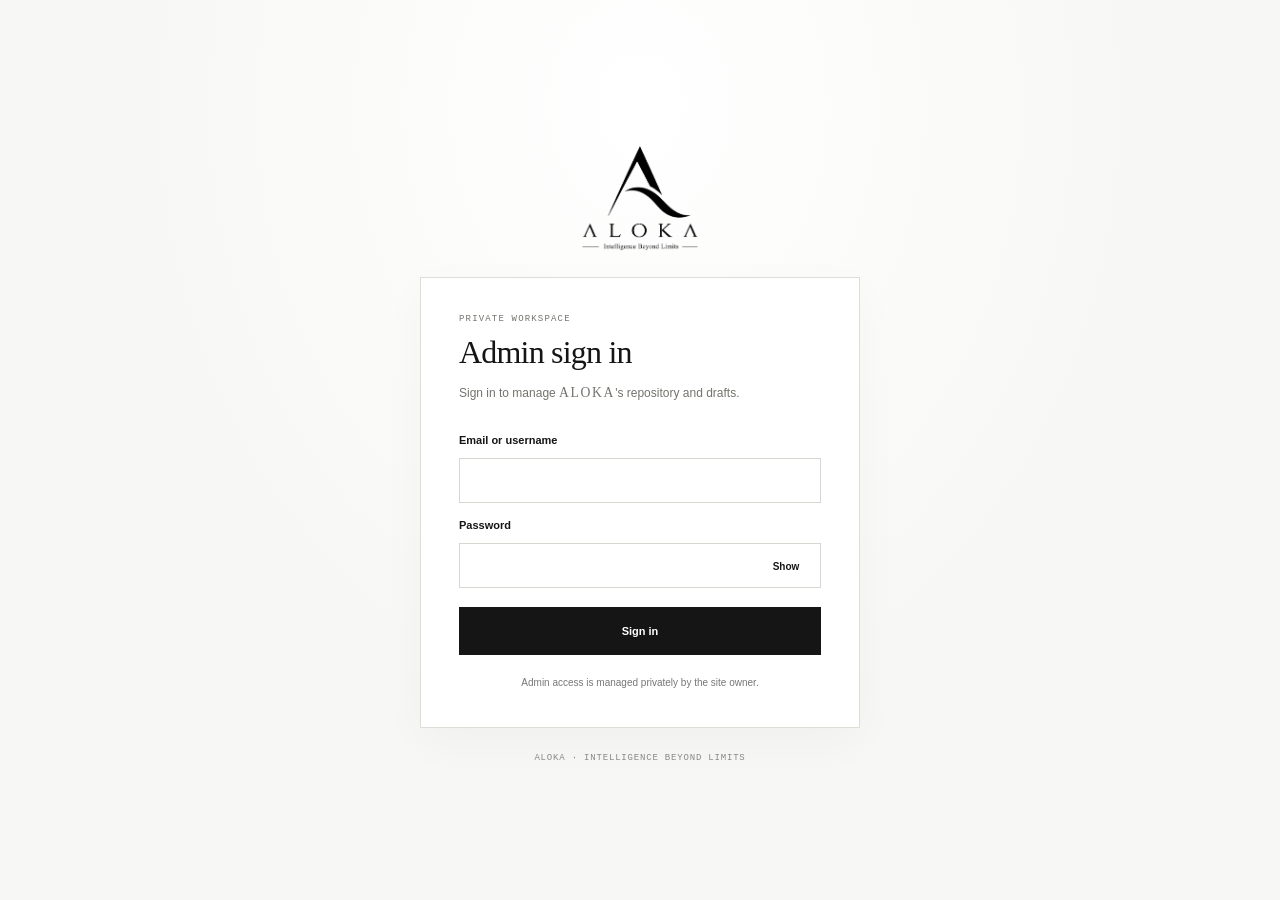
==== admin/dashboard/index.html @ b43857b6 "Upload ALOKA website source code" ====
<!doctype html><html lang="en"><head><meta charset="utf-8"><meta name="viewport" content="width=device-width,initial-scale=1"><meta name="theme-color" content="#f7f7f5"><title>Admin workspace — ALOKA</title><link rel="stylesheet" href="/admin/admin.css?v=1"><script src="/admin/admin-config.js?v=1" defer></script><script src="/admin/admin.js?v=4" defer></script></head><body class="dashboard-page"><div class="admin-layout"><aside class="admin-sidebar"><a class="sidebar-brand" href="/"><img src="/assets/aloka-wordmark.png" width="1005" height="165" alt="ALOKA"></a><p class="admin-kicker">ADMIN WORKSPACE</p><nav id="admin-nav" aria-label="Admin sections"><button class="admin-nav-item is-active" data-panel="overview">Overview</button><button class="admin-nav-item" data-panel="files">GitHub file manager</button><button class="admin-nav-item" data-panel="drafts">Drafts & publish</button><button class="admin-nav-item" data-panel="history">Commit history</button><button class="admin-nav-item" data-panel="settings">Admin settings</button></nav><button id="logout-button" class="sidebar-logout">Log out</button></aside><main class="admin-main"><header class="admin-topbar"><div><p class="admin-kicker"><span class="brand-name">ALOKA</span> / CONTROL ROOM</p><h1 id="panel-title">Dashboard overview</h1></div><div class="admin-identity"><span id="admin-email-label"></span><span class="identity-dot"></span></div></header><p id="admin-notice" class="notice" role="status" hidden></p><section class="admin-panel is-active" id="panel-overview"><div class="overview-grid"><article class="overview-card"><span>REPOSITORY</span><strong id="overview-repo">Not connected</strong><small>GitHub server configuration</small></article><article class="overview-card"><span>DRAFT CHANGES</span><strong id="overview-drafts">—</strong><small>Files staged away from production</small></article><article class="overview-card"><span>ADMIN SESSION</span><strong>Active</strong><small>Expires after 30 minutes idle</small></article></div><div class="panel-card overview-welcome"><p class="admin-kicker">READY WHEN YOU ARE</p><h2>Manage <span class="brand-name">ALOKA</span> with care.</h2><p>Edit files in the draft branch, preview every affected path, then confirm before publishing changes to production.</p><button class="admin-primary" data-go="files">Open file manager <span>↗</span></button></div></section><section class="admin-panel" id="panel-files"><div class="files-layout"><section class="panel-card file-browser"><div class="card-heading"><div><p class="admin-kicker">REPOSITORY</p><h2>Files & folders</h2></div><button id="refresh-tree" class="admin-secondary">Refresh</button></div><div id="breadcrumbs" class="breadcrumbs"></div><div class="file-actions"><button id="new-file" class="admin-secondary">New file +</button><button id="upload-files" class="admin-secondary">Upload files</button><button id="upload-folder" class="admin-secondary">Upload folder</button><input id="files-input" type="file" multiple hidden><input id="folder-input" type="file" multiple webkitdirectory directory hidden></div><ul id="file-tree" class="file-tree" aria-label="Repository files"></ul></section><section class="panel-card editor-card"><div class="card-heading"><div><p class="admin-kicker">DRAFT EDITOR</p><h2 id="editor-title">Select a text file</h2></div><button id="delete-selected" class="danger-button" disabled>Delete</button></div><p id="editor-path" class="editor-path">Changes stay on the draft branch until you publish.</p><textarea id="file-content" spellcheck="false" aria-label="File contents" disabled placeholder="Choose a supported text file from the repository."></textarea><div class="editor-actions"><span id="editor-state" class="muted-label">No file selected</span><button id="save-file" class="admin-primary" disabled>Save draft</button></div></section></div></section><section class="admin-panel" id="panel-drafts"><div class="panel-card"><div class="card-heading"><div><p class="admin-kicker">REVIEW BEFORE RELEASE</p><h2>Draft management</h2></div><button id="refresh-preview" class="admin-secondary">Refresh preview</button></div><p class="panel-description">Draft edits are isolated from production. Review the file list before publishing.</p><div id="draft-summary" class="draft-summary">Load the current draft preview.</div><ul id="draft-files" class="change-list"></ul><button id="publish-drafts" class="admin-primary" disabled>Publish reviewed changes</button></div></section><section class="admin-panel" id="panel-history"><div class="panel-card"><div class="card-heading"><div><p class="admin-kicker">PRODUCTION BRANCH</p><h2>GitHub commit history</h2></div><button id="refresh-history" class="admin-secondary">Refresh history</button></div><p class="panel-description">Restore a previous file version by staging it as a new draft. Select a commit, enter a path, then stage the restore.</p><div class="restore-form"><label for="history-file">Repository file path</label><input id="history-file" placeholder="data/experiments.json"><button id="restore-path" class="admin-primary" disabled>Stage selected version</button></div><ol id="commit-list" class="commit-list"></ol></div></section><section class="admin-panel" id="panel-settings"><div class="settings-grid"><article class="panel-card"><p class="admin-kicker">ACCOUNT</p><h2>Admin settings</h2><p class="panel-description">Signed in as <strong id="settings-email"></strong>. Sessions close after 30 minutes of inactivity.</p><button id="settings-logout" class="danger-button">Log out</button></article><form id="password-form" class="panel-card password-form"><p class="admin-kicker">SECURITY</p><h2>Change password</h2><p class="panel-description">Use at least 12 characters with both letters and numbers.</p><label for="current-password">Current password</label><input id="current-password" type="password" autocomplete="current-password" required><label for="new-password">New password</label><input id="new-password" type="password" autocomplete="new-password" minlength="12" required><label for="confirm-password">Confirm new password</label><input id="confirm-password" type="password" autocomplete="new-password" minlength="12" required><button class="admin-primary" type="submit">Update password</button></form></div></section><section class="admin-panel force-change-panel" id="panel-force-change"><div class="panel-card force-change-card"><p class="admin-kicker">FIRST SIGN-IN SECURITY</p><h2>Set a new admin password</h2><p class="panel-description">Your initial password must be replaced before opening the dashboard.</p><form id="first-password-form" class="password-form"><label for="first-current-password">Initial password</label><input id="first-current-password" type="password" autocomplete="current-password" required><label for="first-new-password">New password</label><input id="first-new-password" type="password" autocomplete="new-password" minlength="12" required><label for="first-confirm-password">Confirm new password</label><input id="first-confirm-password" type="password" autocomplete="new-password" minlength="12" required><button class="admin-primary" type="submit">Set new password</button></form></div></section></main></div><dialog id="new-file-dialog" class="admin-dialog"><form method="dialog" id="new-file-form"><p class="admin-kicker">CREATE DRAFT FILE</p><h2>New text file</h2><label for="new-file-path">Repository path</label><input id="new-file-path" required placeholder="docs/experiment.md"><div class="dialog-actions"><button class="admin-secondary" value="cancel">Cancel</button><button class="admin-primary" id="create-file-confirm" value="create">Create</button></div></form></dialog></body></html>
---- admin/admin.css ----
:root{color-scheme:light;--paper:#f7f7f5;--white:#fff;--ink:#151515;--muted:#73736e;--line:#deded9;--soft:#efefec;--serif:'Bodoni MT',Didot,'Times New Roman',serif;--mono:Consolas,'Courier New',monospace;--sans:'Segoe UI',Arial,sans-serif}*{box-sizing:border-box}body{margin:0;background:var(--paper);color:var(--ink);font:14px/1.55 var(--sans)}button,input,textarea{font:inherit}button{color:inherit}button:focus-visible,a:focus-visible,input:focus-visible,textarea:focus-visible{outline:3px solid #202020;outline-offset:3px}a{color:inherit;text-decoration:none}.admin-login-page{min-height:100vh;background:radial-gradient(ellipse at 50% 12%,#fff 0,#f7f7f5 57%);display:grid;place-items:center;padding:30px 18px}.login-shell{width:min(100%,440px);display:flex;align-items:center;flex-direction:column}.login-brand{width:120px;height:120px;display:block;margin-bottom:20px}.login-brand img{width:100%;height:100%;object-fit:contain}.login-card,.panel-card{background:white;border:1px solid var(--line);box-shadow:0 14px 45px #15151508}.login-card{width:100%;padding:36px 38px}.admin-kicker{margin:0 0 10px;color:#73736e;font:9px var(--mono);letter-spacing:.13em}.login-card h1,.admin-topbar h1,.panel-card h2{margin:0;font:500 32px/1.15 var(--serif);letter-spacing:-.025em}.login-intro,.panel-description{margin:11px 0 24px;color:var(--muted);font-size:12px}.login-card form,.password-form{display:flex;flex-direction:column;gap:9px}.login-card label,.password-form label,.restore-form label,.admin-dialog label{margin-top:5px;font-size:11px;font-weight:700}.login-card input,.password-form input,.admin-dialog input,.restore-form input{width:100%;height:45px;padding:0 12px;border:1px solid #d7d7d1;background:white}.password-field{position:relative;display:flex}.password-field input{padding-right:74px}.password-field button{position:absolute;right:8px;top:5px;min-width:54px;height:35px;border:0;background:transparent;font-size:10px;font-weight:700;cursor:pointer}.admin-primary,.admin-secondary,.danger-button{min-height:42px;padding:0 15px;display:inline-flex;align-items:center;justify-content:center;gap:10px;border:1px solid var(--ink);background:white;font-size:11px;font-weight:700;cursor:pointer;transition:background .18s,color .18s,transform .18s}.admin-primary{background:var(--ink);color:white}.admin-primary:hover,.admin-secondary:hover{background:#373737;color:white}.admin-primary:active,.admin-secondary:active{transform:translateY(1px)}.admin-primary:disabled,.admin-secondary:disabled,.danger-button:disabled{opacity:.45;cursor:not-allowed;transform:none}.login-card .admin-primary{height:48px;margin-top:10px}.login-foot{margin:20px 0 0;text-align:center;color:#777;font-size:10px}.login-shell>footer{margin-top:25px;color:#888;font:9px var(--mono);letter-spacing:.09em}.spinner{width:14px;height:14px;display:none;border:2px solid #ffffff66;border-top-color:#fff;border-radius:50%;animation:spin .7s linear infinite}.is-loading .spinner{display:block}.notice{margin:0 0 18px;padding:12px 14px;border:1px solid #d7d7d1;background:#f5f5f2;color:#333;font-size:11px}.notice.is-error{border-color:#c9a6a6;background:#fff6f6;color:#791f1f}[hidden]{display:none!important}@keyframes spin{to{transform:rotate(360deg)}}
.admin-layout{min-height:100vh;display:grid;grid-template-columns:235px minmax(0,1fr)}.admin-sidebar{position:sticky;top:0;height:100vh;padding:28px 17px 18px;display:flex;flex-direction:column;border-right:1px solid var(--line);background:#f3f3f0}.sidebar-brand{height:40px;margin:0 11px 38px;display:flex;align-items:center}.sidebar-brand img{width:157px;max-height:34px;object-fit:contain}.admin-sidebar>.admin-kicker{margin:0 11px 12px}.admin-sidebar nav{display:flex;flex-direction:column;gap:4px}.admin-nav-item,.sidebar-logout{min-height:43px;padding:0 12px;text-align:left;border:1px solid transparent;background:transparent;color:#555;font-size:11px;cursor:pointer}.admin-nav-item:hover,.admin-nav-item.is-active{border-color:#deded9;background:white;color:#111}.sidebar-logout{margin-top:auto;border-top:1px solid var(--line);color:#444}.admin-main{min-width:0;max-width:1600px;width:100%;margin:auto;padding:34px clamp(22px,4vw,60px) 70px}.admin-topbar{min-height:74px;margin-bottom:24px;display:flex;justify-content:space-between;align-items:center;gap:20px;border-bottom:1px solid var(--line)}.admin-topbar .admin-kicker{margin-bottom:4px}.admin-topbar h1{font-size:30px}.admin-identity{display:flex;align-items:center;gap:10px;color:#555;font-size:11px}.identity-dot{width:8px;height:8px;border-radius:50%;background:#5a8f65}.admin-panel{display:none}.admin-panel.is-active{display:block}.overview-grid{display:grid;grid-template-columns:repeat(3,minmax(0,1fr));gap:14px}.overview-card{min-height:135px;padding:20px;border:1px solid var(--line);background:white}.overview-card>span,.overview-card small{display:block;color:#7b7b76;font:9px var(--mono);letter-spacing:.06em}.overview-card strong{display:block;margin:14px 0 5px;font:500 22px var(--serif)}.overview-card small{font:10px var(--sans);letter-spacing:0}.overview-welcome{margin-top:18px;padding:30px}.overview-welcome h2{font-size:28px}.overview-welcome>p:not(.admin-kicker){max-width:620px;color:var(--muted);font-size:12px}.overview-welcome .admin-primary{margin-top:8px}.panel-card{padding:24px}.card-heading{display:flex;justify-content:space-between;align-items:center;gap:16px}.card-heading h2{font-size:23px}.admin-secondary{min-height:38px;padding-inline:12px;font-size:10px}.files-layout{display:grid;grid-template-columns:minmax(260px,.75fr) minmax(0,1.25fr);gap:15px;align-items:start}.file-browser,.editor-card{min-width:0;min-height:600px}.breadcrumbs{min-height:37px;margin-top:16px;display:flex;align-items:center;gap:6px;overflow:auto;white-space:nowrap;border-block:1px solid var(--line)}.breadcrumb{padding:5px;border:0;background:transparent;font-size:10px;cursor:pointer}.breadcrumb:hover{text-decoration:underline}.crumb-divider{color:#aaa}.crumb-up{margin-right:7px;color:#555}.file-actions{padding:12px 0;display:flex;gap:6px;flex-wrap:wrap}.file-actions .admin-secondary{min-height:34px;padding:0 8px;font-size:9px}.file-tree,.change-list,.commit-list{margin:0;padding:0;list-style:none}.tree-row{min-height:42px;display:flex;align-items:center;gap:5px;border-top:1px solid #eee}.tree-open{min-height:38px;flex:1;overflow:hidden;padding:0 8px;text-align:left;text-overflow:ellipsis;white-space:nowrap;border:0;background:transparent;font-size:11px;cursor:pointer}.tree-folder .tree-open:before{content:'↳';margin-right:8px;color:#888}.tree-file .tree-open:before{content:'—';margin-right:8px;color:#aaa}.tree-remove{min-height:30px;padding:0 7px;border:0;background:transparent;color:#777;font-size:9px;cursor:pointer}.tree-remove:hover{color:#a22}.tree-empty{padding:25px 8px;color:#888;font-size:11px}.editor-path{margin:8px 0 14px;overflow-wrap:anywhere;color:#777;font:10px var(--mono)}#file-content{width:100%;height:430px;resize:vertical;padding:16px;border:1px solid #2b2b2b;background:#181818;color:#f4f4f2;font:12px/1.7 Consolas,'Courier New',monospace;tab-size:2}#file-content:disabled{opacity:.65}.editor-actions{padding-top:13px;display:flex;justify-content:space-between;align-items:center;gap:12px}.muted-label{color:#888;font-size:10px}.danger-button{min-height:36px;border-color:#c9b5b5;color:#7a2929;font-size:10px}.danger-button:hover{background:#7a2929;color:white}.draft-summary{margin:16px 0;padding:13px;background:var(--soft);font-size:11px}.change-row{min-height:39px;display:flex;justify-content:space-between;align-items:center;gap:10px;border-bottom:1px solid #eee}.change-row code{overflow-wrap:anywhere;font:10px var(--mono)}.change-status{color:#777;font:9px var(--mono);text-transform:uppercase}.change-status.added{color:#337449}.change-status.removed{color:#9a3636}.panel-card>#publish-drafts{margin-top:20px}.commit-item{padding:16px 0;border-bottom:1px solid #eee}.commit-meta,.commit-sha{color:#888;font:9px var(--mono)}.commit-message{margin:6px 0 10px;font-size:12px;font-weight:600}.commit-restore{margin-top:10px}.restore-form{max-width:580px;margin:15px 0;display:grid;grid-template-columns:1fr auto;gap:8px;align-items:end}.restore-form label{grid-column:1/-1}.restore-form input{height:40px}.settings-grid{display:grid;grid-template-columns:.8fr 1.2fr;gap:16px;align-items:start}.settings-grid h2{font-size:23px}.password-form input{margin-bottom:5px}.password-form .admin-primary{margin-top:10px;align-self:flex-start}.force-change-panel{display:none}.force-change-panel.is-active{display:block}.is-force-change .admin-sidebar nav,.is-force-change .admin-sidebar .sidebar-logout{visibility:hidden;pointer-events:none}.force-change-card{max-width:500px;margin:30px auto;padding:32px}.force-change-card h2{font-size:28px}.admin-dialog{width:min(calc(100% - 30px),460px);padding:0;border:1px solid var(--line);box-shadow:0 25px 80px #0003}.admin-dialog::backdrop{background:#1119;backdrop-filter:blur(3px)}.admin-dialog form{padding:28px}.admin-dialog h2{margin:0 0 18px;font:500 26px var(--serif)}.admin-dialog input{margin:8px 0 18px}.dialog-actions{display:flex;justify-content:flex-end;gap:8px}
@media(max-width:1050px){.admin-layout{grid-template-columns:190px minmax(0,1fr)}.admin-sidebar{padding-inline:11px}.files-layout{grid-template-columns:1fr}.file-browser{min-height:300px}.editor-card{min-height:auto}}
@media(max-width:680px){.admin-layout{display:block}.admin-sidebar{position:relative;width:100%;height:auto;padding:12px 16px;display:grid;grid-template-columns:1fr auto;align-items:center;border-right:0;border-bottom:1px solid var(--line)}.sidebar-brand{height:35px;margin:0}.sidebar-brand img{width:130px}.admin-sidebar>.admin-kicker{display:none}.admin-sidebar nav{grid-column:1/-1;display:flex;flex-direction:row;overflow-x:auto}.admin-nav-item{min-width:max-content;min-height:38px;padding:0 10px}.sidebar-logout{grid-column:2;grid-row:1;margin:0;border:0}.admin-main{padding:20px 14px 50px}.admin-topbar{align-items:flex-start;flex-direction:column;padding-bottom:14px}.admin-topbar h1{font-size:26px}.admin-identity{align-self:flex-end}.overview-grid{grid-template-columns:1fr}.overview-card{min-height:105px}.panel-card{padding:17px}.files-layout{grid-template-columns:minmax(0,1fr)}.file-browser{min-height:260px}.editor-card{min-height:480px}#file-content{height:340px}.settings-grid{grid-template-columns:1fr}.restore-form{grid-template-columns:1fr}.restore-form label{grid-column:auto}.restore-form .admin-primary{justify-self:start}.login-card{padding:29px 24px}.force-change-card{padding:24px 18px}}
@media(prefers-reduced-motion:reduce){*,*::before,*::after{scroll-behavior:auto!important;animation-duration:.01ms!important;transition-duration:.01ms!important}}
@media(max-width:680px){.admin-nav-item{min-height:44px}.sidebar-logout{min-height:44px}}
.admin-secondary{min-height:44px}.file-actions .admin-secondary{min-height:44px}.tree-open,.tree-remove{min-height:44px}.password-field button{min-height:44px;top:1px}.dialog-actions .admin-secondary,.dialog-actions .admin-primary{min-height:44px}

.brand-name{font-family:var(--serif);font-size:1.14em;font-weight:500;letter-spacing:.12em}
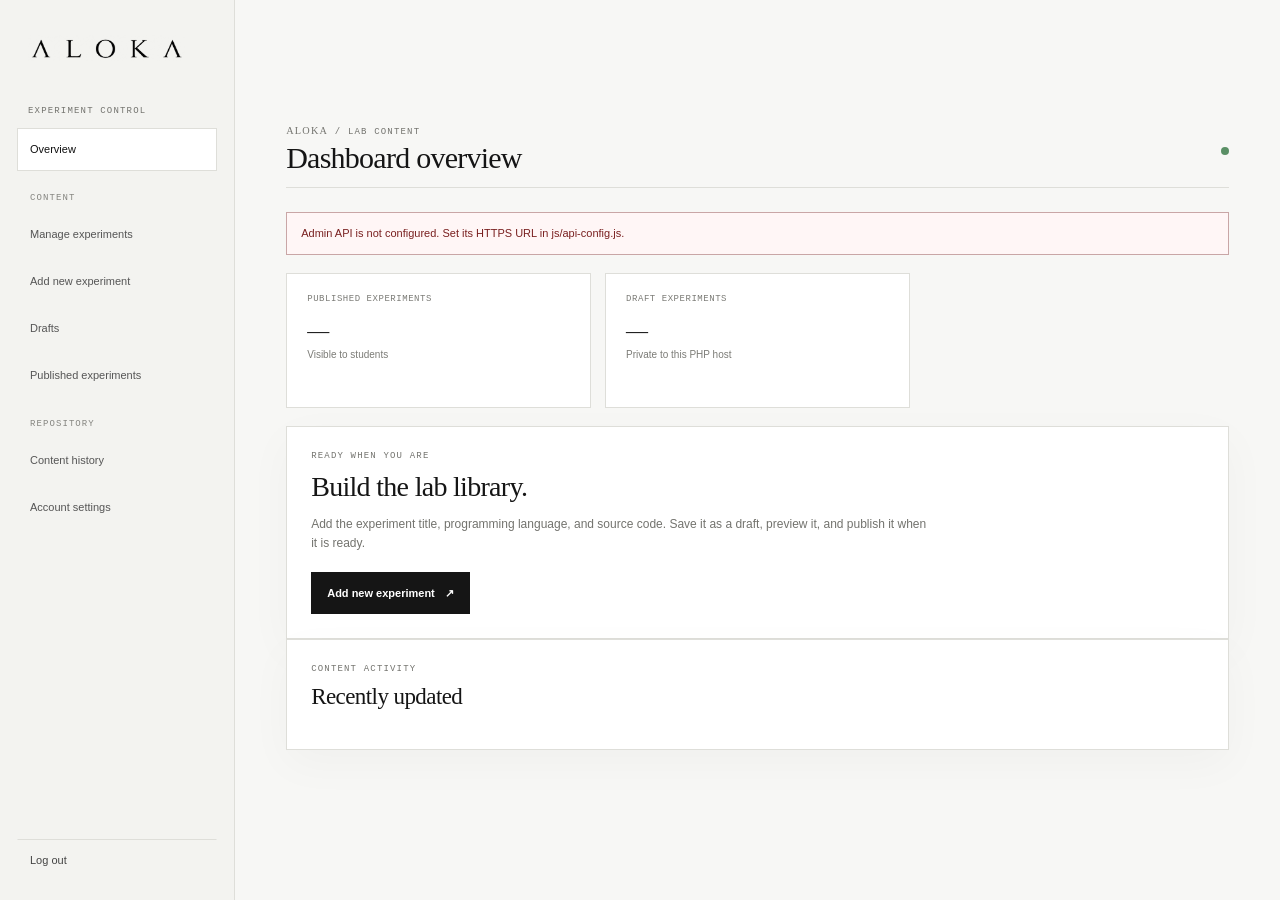
==== commit 91a70652: "Improve ALOKA experiment admin workflow" ====
--- a/admin/dashboard/index.html
+++ b/admin/dashboard/index.html
@@ -1,4 +1,87 @@
-<!doctype html><html lang="en"><head><meta charset="utf-8"><meta name="viewport" content="width=device-width,initial-scale=1"><meta name="theme-color" content="#f7f7f5"><title>Admin workspace — ALOKA</title><link rel="stylesheet" href="/admin/admin.css?v=1"><script src="/admin/admin-config.js?v=1" defer></script><script src="/admin/admin.js?v=4" defer></script></head><body class="dashboard-page"><div class="admin-layout"><aside class="admin-sidebar"><a class="sidebar-brand" href="/"><img src="/assets/aloka-wordmark.png" width="1005" height="165" alt="ALOKA"></a><p class="admin-kicker">ADMIN WORKSPACE</p><nav id="admin-nav" aria-label="Admin sections"><button class="admin-nav-item is-active" data-panel="overview">Overview</button><button class="admin-nav-item" data-panel="files">GitHub file manager</button><button class="admin-nav-item" data-panel="drafts">Drafts & publish</button><button class="admin-nav-item" data-panel="history">Commit history</button><button class="admin-nav-item" data-panel="settings">Admin settings</button></nav><button id="logout-button" class="sidebar-logout">Log out</button></aside><main class="admin-main"><header class="admin-topbar"><div><p class="admin-kicker"><span class="brand-name">ALOKA</span> / CONTROL ROOM</p><h1 id="panel-title">Dashboard overview</h1></div><div class="admin-identity"><span id="admin-email-label"></span><span class="identity-dot"></span></div></header><p id="admin-notice" class="notice" role="status" hidden></p><section class="admin-panel is-active" id="panel-overview"><div class="overview-grid"><article class="overview-card"><span>REPOSITORY</span><strong id="overview-repo">Not connected</strong><small>GitHub server configuration</small></article><article class="overview-card"><span>DRAFT CHANGES</span><strong id="overview-drafts">—</strong><small>Files staged away from production</small></article><article class="overview-card"><span>ADMIN SESSION</span><strong>Active</strong><small>Expires after 30 minutes idle</small></article></div><div class="panel-card overview-welcome"><p class="admin-kicker">READY WHEN YOU ARE</p><h2>Manage <span class="brand-name">ALOKA</span> with care.</h2><p>Edit files in the draft branch, preview every affected path, then confirm before publishing changes to production.</p><button class="admin-primary" data-go="files">Open file manager <span>↗</span></button></div></section><section class="admin-panel" id="panel-files"><div class="files-layout"><section class="panel-card file-browser"><div class="card-heading"><div><p class="admin-kicker">REPOSITORY</p><h2>Files & folders</h2></div><button id="refresh-tree" class="admin-secondary">Refresh</button></div><div id="breadcrumbs" class="breadcrumbs"></div><div class="file-actions"><button id="new-file" class="admin-secondary">New file +</button><button id="upload-files" class="admin-secondary">Upload files</button><button id="upload-folder" class="admin-secondary">Upload folder</button><input id="files-input" type="file" multiple hidden><input id="folder-input" type="file" multiple webkitdirectory directory hidden></div><ul id="file-tree" class="file-tree" aria-label="Repository files"></ul></section><section class="panel-card editor-card"><div class="card-heading"><div><p class="admin-kicker">DRAFT EDITOR</p><h2 id="editor-title">Select a text file</h2></div><button id="delete-selected" class="danger-button" disabled>Delete</button></div><p id="editor-path" class="editor-path">Changes stay on the draft branch until you publish.</p><textarea id="file-content" spellcheck="false" aria-label="File contents" disabled placeholder="Choose a supported text file from the repository."></textarea><div class="editor-actions"><span id="editor-state" class="muted-label">No file selected</span><button id="save-file" class="admin-primary" disabled>Save draft</button></div></section></div></section><section class="admin-panel" id="panel-drafts"><div class="panel-card"><div class="card-heading"><div><p class="admin-kicker">REVIEW BEFORE RELEASE</p><h2>Draft management</h2></div><button id="refresh-preview" class="admin-secondary">Refresh preview</button></div><p class="panel-description">Draft edits are isolated from production. Review the file list before publishing.</p><div id="draft-summary" class="draft-summary">Load the current draft preview.</div><ul id="draft-files" class="change-list"></ul><button id="publish-drafts" class="admin-primary" disabled>Publish reviewed changes</button></div></section><section class="admin-panel" id="panel-history"><div class="panel-card"><div class="card-heading"><div><p class="admin-kicker">PRODUCTION BRANCH</p><h2>GitHub commit history</h2></div><button id="refresh-history" class="admin-secondary">Refresh history</button></div><p class="panel-description">Restore a previous file version by staging it as a new draft. Select a commit, enter a path, then stage the restore.</p><div class="restore-form"><label for="history-file">Repository file path</label><input id="history-file" placeholder="data/experiments.json"><button id="restore-path" class="admin-primary" disabled>Stage selected version</button></div><ol id="commit-list" class="commit-list"></ol></div></section><section class="admin-panel" id="panel-settings"><div class="settings-grid"><article class="panel-card"><p class="admin-kicker">ACCOUNT</p><h2>Admin settings</h2><p class="panel-description">Signed in as <strong id="settings-email"></strong>. Sessions close after 30 minutes of inactivity.</p><button id="settings-logout" class="danger-button">Log out</button></article><form id="password-form" class="panel-card password-form"><p class="admin-kicker">SECURITY</p><h2>Change password</h2><p class="panel-description">Use at least 12 characters with both letters and numbers.</p><label for="current-password">Current password</label><input id="current-password" type="password" autocomplete="current-password" required><label for="new-password">New password</label><input id="new-password" type="password" autocomplete="new-password" minlength="12" required><label for="confirm-password">Confirm new password</label><input id="confirm-password" type="password" autocomplete="new-password" minlength="12" required><button class="admin-primary" type="submit">Update password</button></form></div></section><section class="admin-panel force-change-panel" id="panel-force-change"><div class="panel-card force-change-card"><p class="admin-kicker">FIRST SIGN-IN SECURITY</p><h2>Set a new admin password</h2><p class="panel-description">Your initial password must be replaced before opening the dashboard.</p><form id="first-password-form" class="password-form"><label for="first-current-password">Initial password</label><input id="first-current-password" type="password" autocomplete="current-password" required><label for="first-new-password">New password</label><input id="first-new-password" type="password" autocomplete="new-password" minlength="12" required><label for="first-confirm-password">Confirm new password</label><input id="first-confirm-password" type="password" autocomplete="new-password" minlength="12" required><button class="admin-primary" type="submit">Set new password</button></form></div></section></main></div><dialog id="new-file-dialog" class="admin-dialog"><form method="dialog" id="new-file-form"><p class="admin-kicker">CREATE DRAFT FILE</p><h2>New text file</h2><label for="new-file-path">Repository path</label><input id="new-file-path" required placeholder="docs/experiment.md"><div class="dialog-actions"><button class="admin-secondary" value="cancel">Cancel</button><button class="admin-primary" id="create-file-confirm" value="create">Create</button></div></form></dialog></body></html>
+<!doctype html>
+<html lang="en">
+<head>
+  <meta charset="utf-8">
+  <meta name="viewport" content="width=device-width,initial-scale=1">
+  <meta name="theme-color" content="#f7f7f5">
+  <title>Admin workspace — ALOKA</title>
+  <link rel="icon" type="image/png" href="/assets/aloka-logo.png">
+  <link rel="stylesheet" href="/admin/admin.css?v=3">
+  <script src="/js/api-config.js?v=1" defer></script>
+  <script src="/admin/admin-config.js?v=2" defer></script>
+  <script src="/admin/admin.js?v=8" defer></script>
+</head>
+<body class="dashboard-page">
+  <div class="admin-layout">
+    <aside class="admin-sidebar">
+      <a class="sidebar-brand" href="/"><img src="/assets/aloka-wordmark.png" width="1005" height="165" alt="ALOKA — Intelligence Beyond Limits"></a>
+      <p class="admin-kicker">EXPERIMENT CONTROL</p>
+      <nav id="admin-nav" aria-label="Admin sections">
+        <button class="admin-nav-item is-active" data-panel="overview">Overview</button>
+        <span class="nav-group-label">CONTENT</span>
+        <button class="admin-nav-item" data-panel="experiments">Manage experiments</button>
+        <button class="admin-nav-item" data-panel="add">Add new experiment</button>
+        <button class="admin-nav-item" data-panel="drafts">Drafts</button>
+        <button class="admin-nav-item" data-panel="published">Published experiments</button>
+        <span class="nav-group-label">REPOSITORY</span>
+        <button class="admin-nav-item" data-panel="history">Content history</button>
+        <button class="admin-nav-item" data-panel="settings">Account settings</button>
+      </nav>
+      <button id="logout-button" class="sidebar-logout">Log out</button>
+    </aside>
 
+    <main class="admin-main">
+      <header class="admin-topbar">
+        <div><p class="admin-kicker"><span class="brand-name">ALOKA</span> / LAB CONTENT</p><h1 id="panel-title">Dashboard overview</h1></div>
+        <div class="admin-identity"><span id="admin-email-label"></span><span class="identity-dot" aria-hidden="true"></span></div>
+      </header>
+      <p id="admin-notice" class="notice" role="status" aria-live="polite" hidden></p>
 
+      <section class="admin-panel is-active" id="panel-overview">
+        <div class="overview-grid">
+          <article class="overview-card"><span>PUBLISHED EXPERIMENTS</span><strong id="stat-published">—</strong><small>Visible to students</small></article>
+          <article class="overview-card"><span>DRAFT EXPERIMENTS</span><strong id="stat-drafts">—</strong><small>Private to this PHP host</small></article>
+        </div>
+        <div class="panel-card overview-welcome">
+          <p class="admin-kicker">READY WHEN YOU ARE</p><h2>Build the lab library.</h2>
+          <p>Add the experiment title, programming language, and source code. Save it as a draft, preview it, and publish it when it is ready.</p>
+          <button class="admin-primary" data-go="add" type="button">Add new experiment <span aria-hidden="true">↗</span></button>
+        </div>
+        <section class="panel-card recent-card"><div class="card-heading"><div><p class="admin-kicker">CONTENT ACTIVITY</p><h2>Recently updated</h2></div></div><ul id="recent-list" class="content-list"></ul></section>
+      </section>
 
+      <section class="admin-panel" id="panel-experiments">
+        <div class="panel-card">
+          <div class="card-heading"><div><p class="admin-kicker">CONTENT LIBRARY</p><h2>Manage experiments</h2></div><button class="admin-primary" type="button" data-go="add">Add new experiment +</button></div>
+          <p class="panel-description">Edit published work by saving a private draft. Student content changes only when you publish.</p>
+          <label class="sr-only" for="manage-search">Search experiments</label><input id="manage-search" class="manager-search" type="search" placeholder="Search by title or language">
+          <ul id="experiment-manager-list" class="content-list"></ul>
+        </div>
+      </section>
+
+      <section class="admin-panel" id="panel-add">
+        <form id="experiment-form" class="panel-card experiment-form" novalidate>
+          <div class="card-heading"><div><p class="admin-kicker" id="form-kicker">NEW CONTENT</p><h2 id="form-title">Add new experiment</h2></div></div>
+          <p class="panel-description">Enter the experiment title, choose its programming language, and paste the source code. Code is stored as text and never executed.</p>
+          <input id="experiment-id" type="hidden"><input id="experiment-slug" type="hidden"><input id="base-updated-at" type="hidden"><input id="draft-updated-at" type="hidden">
+          <div class="form-grid experiment-form-minimal">
+            <div class="form-field"><label for="experiment-title">Experiment title</label><input id="experiment-title" maxlength="160" required></div>
+            <div class="form-field"><label for="experiment-language">Experiment language</label><select id="experiment-language" required><option value="">Choose a language</option><option>C</option><option>C++</option><option>Java</option><option>Python</option><option>JavaScript</option><option>HTML/CSS</option><option>Other</option></select></div>
+            <div class="form-field span-two"><label for="experiment-code">Source code</label><textarea id="experiment-code" class="code-input" rows="18" spellcheck="false" autocapitalize="off" autocomplete="off" required placeholder="Paste the complete program here"></textarea></div>
+          </div>
+          <div class="form-actions"><button id="save-experiment" class="admin-primary" type="button">Save draft</button><button id="preview-experiment" class="admin-secondary" type="button">Preview</button><button id="publish-experiment" class="admin-primary" type="button">Publish</button><button id="cancel-experiment" class="admin-secondary" type="button">Cancel</button></div>
+        </form>
+      </section>
+
+      <section class="admin-panel" id="panel-drafts"><div class="panel-card"><p class="admin-kicker">PRIVATE TO THIS PHP HOST</p><h2>Experiment drafts</h2><p class="panel-description">Draft content stays in the server’s private storage. Only published experiments are written to the public GitHub repository.</p><ul id="draft-manager-list" class="content-list"></ul></div></section>
+      <section class="admin-panel" id="panel-published"><div class="panel-card"><p class="admin-kicker">STUDENT CATALOGUE</p><h2>Published experiments</h2><p class="panel-description">Deleting a published experiment commits that removal to GitHub. Repository history can restore a previous version.</p><ul id="published-manager-list" class="content-list"></ul></div></section>
+
+      <section class="admin-panel" id="panel-history"><div class="panel-card"><div class="card-heading"><div><p class="admin-kicker">GITHUB VERSION HISTORY</p><h2>Content history</h2></div><button id="refresh-history" class="admin-secondary" type="button">Refresh</button></div><p class="panel-description">Recent commits for the published experiment catalogue. Deleted or replaced content can be recovered from a prior commit.</p><ol id="commit-list" class="commit-list"></ol></div></section>
+      <section class="admin-panel" id="panel-settings"><div class="settings-grid"><article class="panel-card"><p class="admin-kicker">ACCOUNT</p><h2>Account settings</h2><p class="panel-description">Signed in as <strong id="settings-email"></strong>. Sessions close after 30 minutes idle.</p><button id="settings-logout" class="danger-button" type="button">Log out</button></article><form id="password-form" class="panel-card password-form"><p class="admin-kicker">SECURITY</p><h2>Change password</h2><p class="panel-description">Use at least 12 characters with both letters and numbers.</p><label for="current-password">Current password</label><input id="current-password" type="password" autocomplete="current-password" required><label for="new-password">New password</label><input id="new-password" type="password" autocomplete="new-password" minlength="12" required><label for="confirm-password">Confirm new password</label><input id="confirm-password" type="password" autocomplete="new-password" minlength="12" required><button class="admin-primary" type="submit">Update password</button></form></div></section>
+      <section class="admin-panel force-change-panel" id="panel-force-change"><div class="panel-card force-change-card"><p class="admin-kicker">FIRST SIGN-IN SECURITY</p><h2>Set a new admin password</h2><p class="panel-description">Your initial password must be replaced before opening the dashboard.</p><form id="first-password-form" class="password-form"><label for="first-current-password">Initial password</label><input id="first-current-password" type="password" autocomplete="current-password" required><label for="first-new-password">New password</label><input id="first-new-password" type="password" autocomplete="new-password" minlength="12" required><label for="first-confirm-password">Confirm new password</label><input id="first-confirm-password" type="password" autocomplete="new-password" minlength="12" required><button class="admin-primary" type="submit">Set new password</button></form></div></section>
+    </main>
+  </div>
+  <dialog id="experiment-preview-dialog" class="admin-dialog"><div class="preview-dialog-content"><div class="card-heading"><div><p class="admin-kicker">STUDENT PREVIEW</p><h2 id="preview-title"></h2></div><button id="close-preview" class="admin-secondary" type="button">Close</button></div><div id="preview-content"></div></div></dialog>
+  <dialog id="confirmation-dialog" class="confirmation-dialog" aria-labelledby="confirmation-title" aria-describedby="confirmation-message"><form method="dialog"><p class="admin-kicker">ALOKA / CONFIRM ACTION</p><h2 id="confirmation-title"></h2><p id="confirmation-message"></p><div class="dialog-actions"><button class="admin-secondary" value="cancel">Cancel</button><button id="confirmation-submit" class="admin-primary" value="confirm">Confirm</button></div></form></dialog>
+</body>
+</html>
--- a/admin/admin.css
+++ b/admin/admin.css
@@ -4,6 +4,11 @@
 @media(max-width:680px){.admin-layout{display:block}.admin-sidebar{position:relative;width:100%;height:auto;padding:12px 16px;display:grid;grid-template-columns:1fr auto;align-items:center;border-right:0;border-bottom:1px solid var(--line)}.sidebar-brand{height:35px;margin:0}.sidebar-brand img{width:130px}.admin-sidebar>.admin-kicker{display:none}.admin-sidebar nav{grid-column:1/-1;display:flex;flex-direction:row;overflow-x:auto}.admin-nav-item{min-width:max-content;min-height:38px;padding:0 10px}.sidebar-logout{grid-column:2;grid-row:1;margin:0;border:0}.admin-main{padding:20px 14px 50px}.admin-topbar{align-items:flex-start;flex-direction:column;padding-bottom:14px}.admin-topbar h1{font-size:26px}.admin-identity{align-self:flex-end}.overview-grid{grid-template-columns:1fr}.overview-card{min-height:105px}.panel-card{padding:17px}.files-layout{grid-template-columns:minmax(0,1fr)}.file-browser{min-height:260px}.editor-card{min-height:480px}#file-content{height:340px}.settings-grid{grid-template-columns:1fr}.restore-form{grid-template-columns:1fr}.restore-form label{grid-column:auto}.restore-form .admin-primary{justify-self:start}.login-card{padding:29px 24px}.force-change-card{padding:24px 18px}}
 @media(prefers-reduced-motion:reduce){*,*::before,*::after{scroll-behavior:auto!important;animation-duration:.01ms!important;transition-duration:.01ms!important}}
 @media(max-width:680px){.admin-nav-item{min-height:44px}.sidebar-logout{min-height:44px}}
+.admin-sidebar nav{max-height:calc(100vh - 220px);overflow:auto}.nav-group-label{display:block;padding:18px 13px 6px;color:#858580;font:9px var(--mono);letter-spacing:.12em}.overview-grid-four{grid-template-columns:repeat(4,minmax(0,1fr))}.content-row{gap:15px}.content-row-actions{display:flex;flex-wrap:wrap;justify-content:flex-end;gap:7px}.taxonomy-form{display:flex;gap:10px;margin:20px 0}.taxonomy-form input{flex:1;min-width:0}.experiment-form .form-grid{display:grid;grid-template-columns:repeat(2,minmax(0,1fr));gap:18px}.experiment-form .span-two{grid-column:1/-1}.form-field{min-width:0;display:flex;flex-direction:column;gap:6px}.form-field small{color:var(--muted)}.form-field textarea,.form-field input,.form-field select,.taxonomy-form input,.manager-search,.password-form input{width:100%;min-width:0;padding:11px 12px;border:1px solid var(--line);background:white;color:var(--ink);font:inherit}.form-field textarea{resize:vertical}.form-field .code-input{font:13px/1.6 var(--mono);tab-size:4}.form-actions{position:sticky;bottom:0;z-index:2;display:flex;flex-wrap:wrap;gap:10px;margin:24px -28px -28px;padding:15px 28px;background:#f7f7f5ed;border-top:1px solid var(--line);backdrop-filter:blur(10px)}.viva-editor{margin-top:30px;padding-top:22px;border-top:1px solid var(--line)}.viva-question-row{min-width:0;margin:15px 0;padding:16px;border:1px solid var(--line)}.viva-question-fields{display:grid;grid-template-columns:repeat(2,minmax(0,1fr));gap:12px}.viva-question-fields label{display:flex;flex-direction:column;gap:6px}.question-controls{display:flex;gap:8px;margin-top:12px}.question-controls button{min-height:44px}.admin-dialog{width:min(860px,calc(100% - 28px));max-height:90vh;overflow:auto;padding:24px;border:1px solid var(--line);background:var(--paper)}.admin-dialog::backdrop{background:#0008}.preview-code,.preview-dialog-content pre{max-width:100%;overflow:auto;padding:16px;background:#151515;color:#fff;font:12px/1.65 var(--mono)}.content-date,.state-badge{color:var(--muted)}.history-row{display:grid;gap:5px;padding:14px 0;border-bottom:1px solid var(--line)}.history-row small{color:var(--muted)}.settings-grid{display:grid;grid-template-columns:repeat(2,minmax(0,1fr));gap:18px}.password-form{display:flex;flex-direction:column;gap:10px}.is-force-change .admin-panel:not(#panel-force-change){display:none}.force-change-panel{display:none}.is-force-change .force-change-panel{display:block}
+.experiment-form .experiment-form-minimal{grid-template-columns:1fr;max-width:900px}.experiment-form-minimal textarea{min-height:340px}
+@media(max-width:900px){.overview-grid-four{grid-template-columns:repeat(2,minmax(0,1fr))}.admin-sidebar nav{max-height:calc(100vh - 190px)}}
+@media(max-width:680px){.admin-sidebar nav{max-height:none;overflow:visible}.experiment-form .form-grid,.viva-question-fields,.settings-grid{grid-template-columns:1fr}.experiment-form .span-two{grid-column:auto}.form-actions{position:static;margin:20px -18px -18px;padding:12px 18px}.taxonomy-form{align-items:stretch;flex-direction:column}.content-row{align-items:flex-start;flex-direction:column}.content-row-actions{justify-content:flex-start}.admin-dialog{padding:16px}.overview-grid-four{grid-template-columns:1fr 1fr}}
 .admin-secondary{min-height:44px}.file-actions .admin-secondary{min-height:44px}.tree-open,.tree-remove{min-height:44px}.password-field button{min-height:44px;top:1px}.dialog-actions .admin-secondary,.dialog-actions .admin-primary{min-height:44px}
 
 .brand-name{font-family:var(--serif);font-size:1.14em;font-weight:500;letter-spacing:.12em}
+.confirmation-dialog{width:min(calc(100% - 30px),520px);padding:0;border:1px solid var(--line);background:white;box-shadow:0 24px 80px #0003}.confirmation-dialog::backdrop{background:#1119;backdrop-filter:blur(3px)}.confirmation-dialog form{padding:28px}.confirmation-dialog h2{margin:0 0 10px;font:500 26px/1.2 var(--serif)}.confirmation-dialog #confirmation-message{margin:0 0 24px;color:var(--muted);font-size:13px}.confirmation-dialog .dialog-actions{display:flex;justify-content:flex-end;gap:9px}.confirmation-dialog .dialog-actions button{min-height:44px}
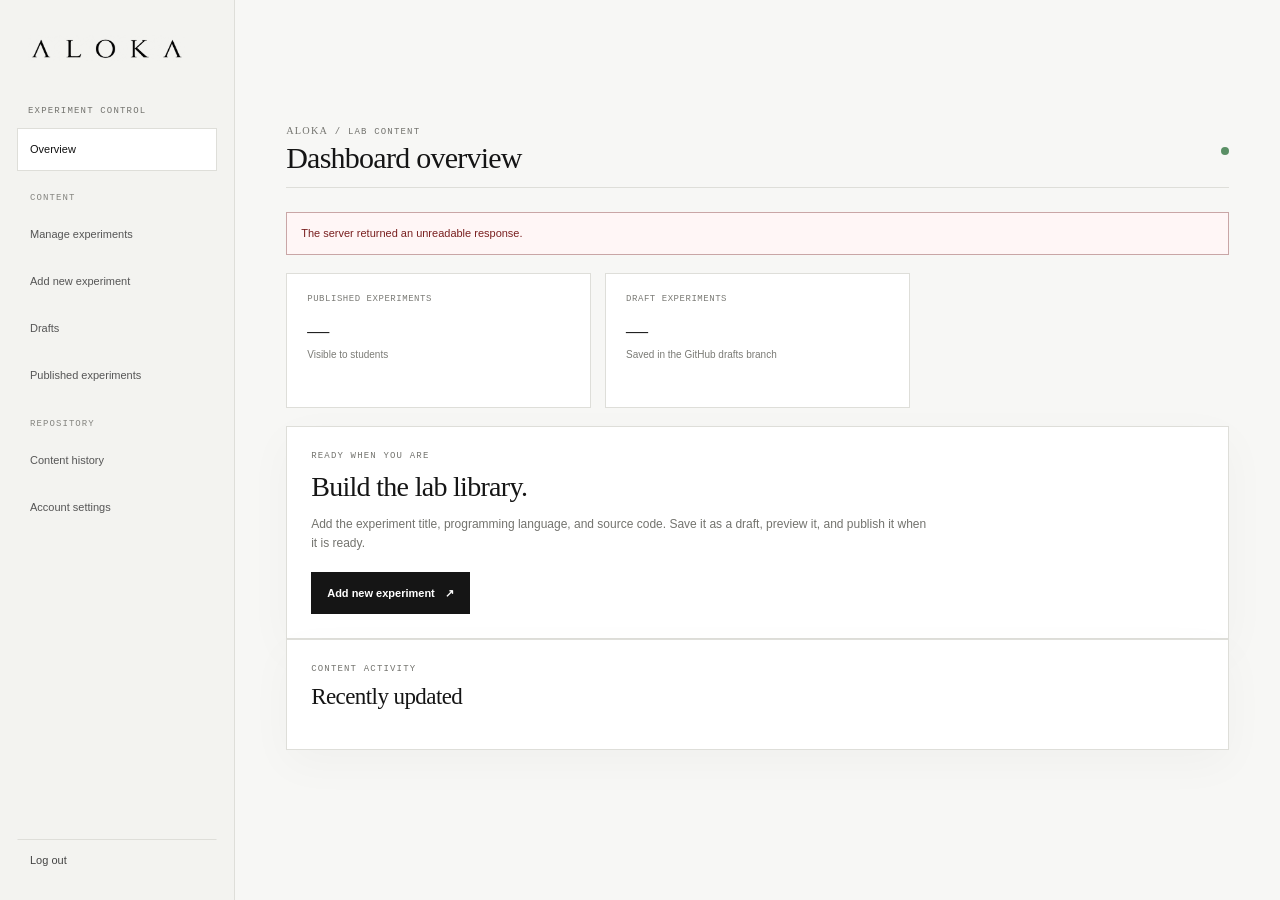
==== commit 0aeb5c53: "Add Vercel admin API backed by GitHub" ====
--- a/admin/dashboard/index.html
+++ b/admin/dashboard/index.html
@@ -6,10 +6,10 @@
   <meta name="theme-color" content="#f7f7f5">
   <title>Admin workspace — ALOKA</title>
   <link rel="icon" type="image/png" href="/assets/aloka-logo.png">
-  <link rel="stylesheet" href="/admin/admin.css?v=3">
-  <script src="/js/api-config.js?v=1" defer></script>
+  <link rel="stylesheet" href="/admin/admin.css?v=4">
+  <script src="/js/api-config.js?v=2" defer></script>
   <script src="/admin/admin-config.js?v=2" defer></script>
-  <script src="/admin/admin.js?v=8" defer></script>
+  <script src="/admin/admin.js?v=10" defer></script>
 </head>
 <body class="dashboard-page">
   <div class="admin-layout">
@@ -40,7 +40,7 @@
       <section class="admin-panel is-active" id="panel-overview">
         <div class="overview-grid">
           <article class="overview-card"><span>PUBLISHED EXPERIMENTS</span><strong id="stat-published">—</strong><small>Visible to students</small></article>
-          <article class="overview-card"><span>DRAFT EXPERIMENTS</span><strong id="stat-drafts">—</strong><small>Private to this PHP host</small></article>
+          <article class="overview-card"><span>DRAFT EXPERIMENTS</span><strong id="stat-drafts">—</strong><small>Saved in the GitHub drafts branch</small></article>
         </div>
         <div class="panel-card overview-welcome">
           <p class="admin-kicker">READY WHEN YOU ARE</p><h2>Build the lab library.</h2>
@@ -53,7 +53,7 @@
       <section class="admin-panel" id="panel-experiments">
         <div class="panel-card">
           <div class="card-heading"><div><p class="admin-kicker">CONTENT LIBRARY</p><h2>Manage experiments</h2></div><button class="admin-primary" type="button" data-go="add">Add new experiment +</button></div>
-          <p class="panel-description">Edit published work by saving a private draft. Student content changes only when you publish.</p>
+          <p class="panel-description">Drafts are saved to GitHub. Publishing commits the experiment to the student catalogue and starts a Vercel deployment.</p>
           <label class="sr-only" for="manage-search">Search experiments</label><input id="manage-search" class="manager-search" type="search" placeholder="Search by title or language">
           <ul id="experiment-manager-list" class="content-list"></ul>
         </div>
@@ -62,10 +62,12 @@
       <section class="admin-panel" id="panel-add">
         <form id="experiment-form" class="panel-card experiment-form" novalidate>
           <div class="card-heading"><div><p class="admin-kicker" id="form-kicker">NEW CONTENT</p><h2 id="form-title">Add new experiment</h2></div></div>
-          <p class="panel-description">Enter the experiment title, choose its programming language, and paste the source code. Code is stored as text and never executed.</p>
+          <p class="panel-description">Choose a subject and experiment number, then add the title, language, and source code. Code is stored as text and never executed.</p>
           <input id="experiment-id" type="hidden"><input id="experiment-slug" type="hidden"><input id="base-updated-at" type="hidden"><input id="draft-updated-at" type="hidden">
           <div class="form-grid experiment-form-minimal">
             <div class="form-field"><label for="experiment-title">Experiment title</label><input id="experiment-title" maxlength="160" required></div>
+            <div class="form-field"><label for="experiment-subject">Subject</label><select id="experiment-subject" required><option value="">Choose a subject</option><option>DL (Deep Learning Lab)</option><option>FLUTTER Lab</option><option>NLP Lab</option><option>FSD-2 Lab</option><option value="__other__">Other…</option></select><input id="experiment-subject-other" maxlength="100" placeholder="Enter subject name" aria-label="New subject name" hidden></div>
+            <div class="form-field"><label for="experiment-number">Experiment number <small>Optional; use 1, 1a, 1b, etc.</small></label><input id="experiment-number" maxlength="60" placeholder="e.g. 1a"></div>
             <div class="form-field"><label for="experiment-language">Experiment language</label><select id="experiment-language" required><option value="">Choose a language</option><option>C</option><option>C++</option><option>Java</option><option>Python</option><option>JavaScript</option><option>HTML/CSS</option><option>Other</option></select></div>
             <div class="form-field span-two"><label for="experiment-code">Source code</label><textarea id="experiment-code" class="code-input" rows="18" spellcheck="false" autocapitalize="off" autocomplete="off" required placeholder="Paste the complete program here"></textarea></div>
           </div>
@@ -73,7 +75,7 @@
         </form>
       </section>
 
-      <section class="admin-panel" id="panel-drafts"><div class="panel-card"><p class="admin-kicker">PRIVATE TO THIS PHP HOST</p><h2>Experiment drafts</h2><p class="panel-description">Draft content stays in the server’s private storage. Only published experiments are written to the public GitHub repository.</p><ul id="draft-manager-list" class="content-list"></ul></div></section>
+      <section class="admin-panel" id="panel-drafts"><div class="panel-card"><p class="admin-kicker">GITHUB DRAFT BRANCH</p><h2>Experiment drafts</h2><p class="panel-description">Drafts and source code are stored in the repository’s aloka-drafts branch. Published experiments are committed to main and trigger Vercel deployment.</p><ul id="draft-manager-list" class="content-list"></ul></div></section>
       <section class="admin-panel" id="panel-published"><div class="panel-card"><p class="admin-kicker">STUDENT CATALOGUE</p><h2>Published experiments</h2><p class="panel-description">Deleting a published experiment commits that removal to GitHub. Repository history can restore a previous version.</p><ul id="published-manager-list" class="content-list"></ul></div></section>
 
       <section class="admin-panel" id="panel-history"><div class="panel-card"><div class="card-heading"><div><p class="admin-kicker">GITHUB VERSION HISTORY</p><h2>Content history</h2></div><button id="refresh-history" class="admin-secondary" type="button">Refresh</button></div><p class="panel-description">Recent commits for the published experiment catalogue. Deleted or replaced content can be recovered from a prior commit.</p><ol id="commit-list" class="commit-list"></ol></div></section>
